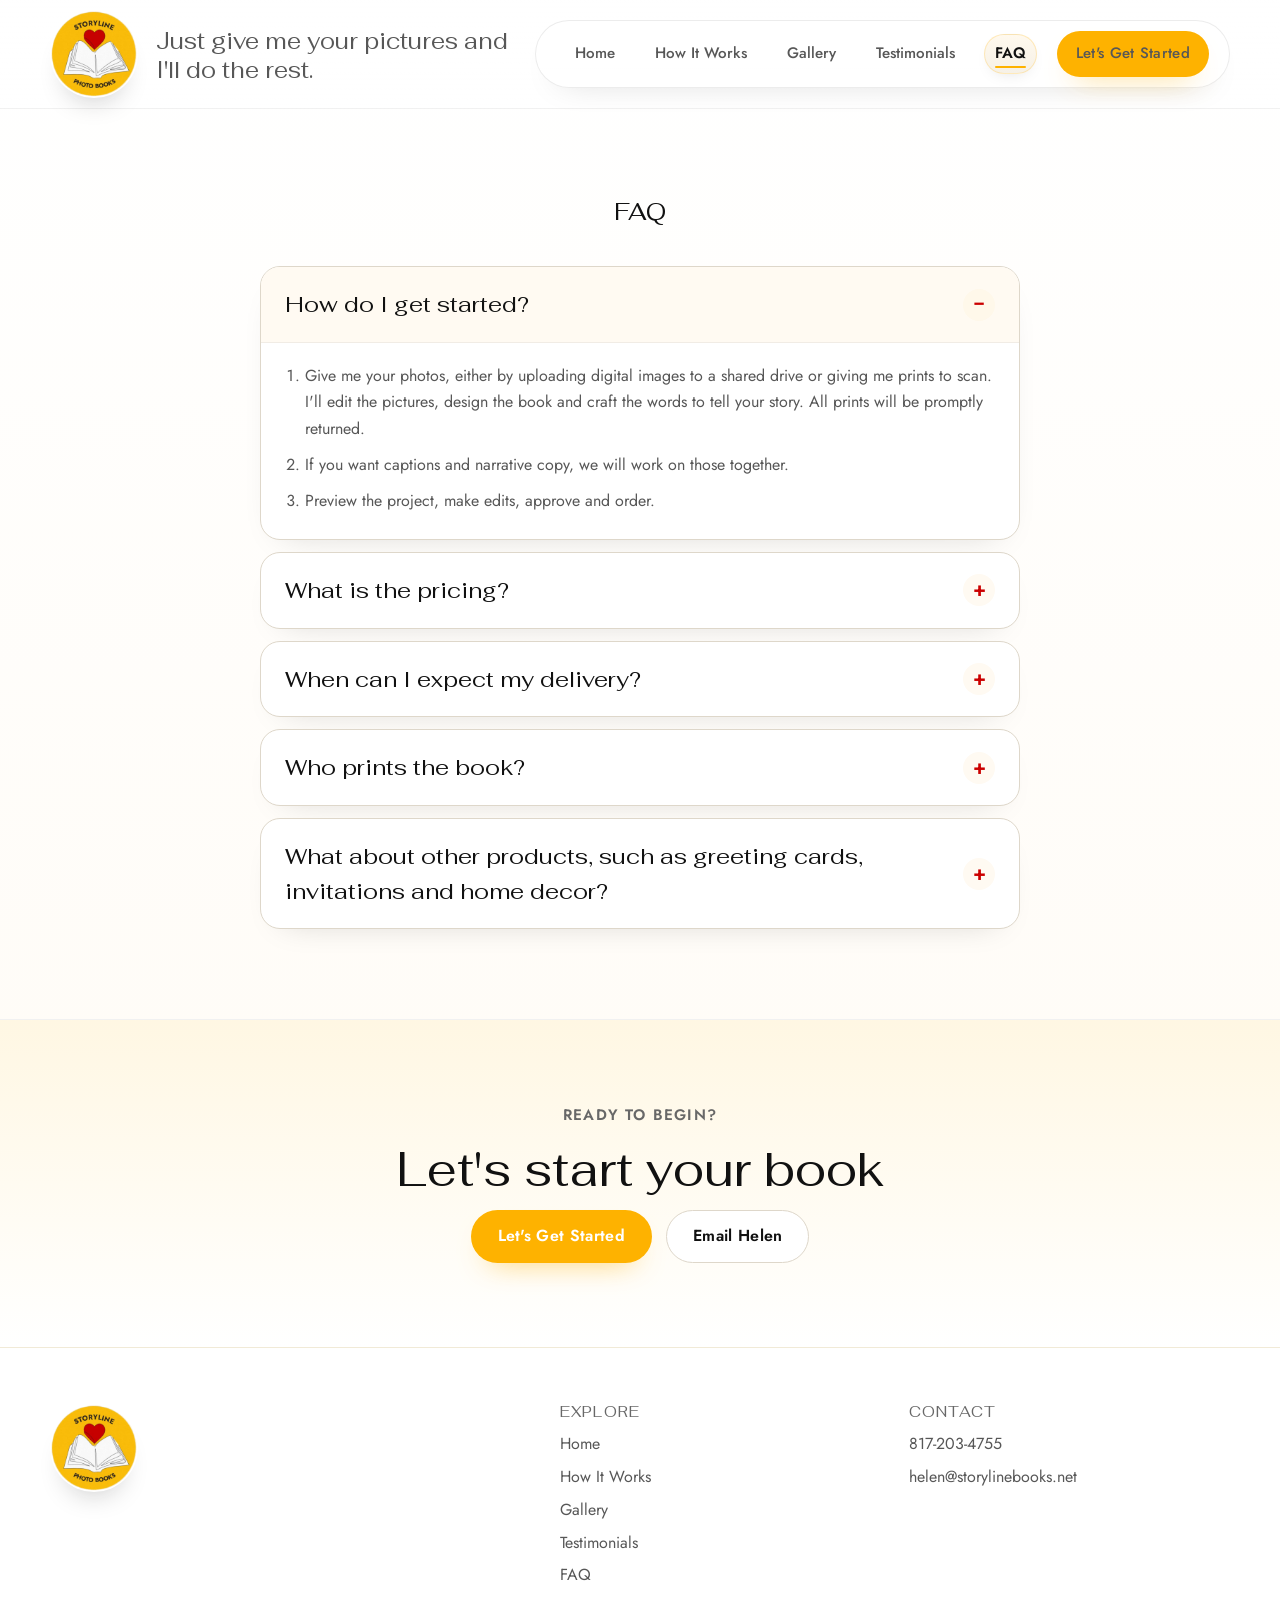
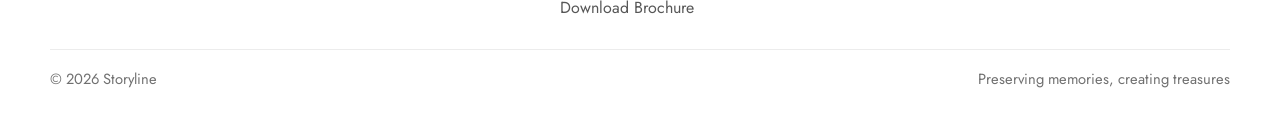
==== faq.html @ 78094f2b "Polish site content, FAQ page, and payment updates. Add accordion FAQ page with nav/footer links, re" ====
<!DOCTYPE html>
<html lang="en">
<head>
<meta charset="UTF-8">
<meta name="viewport" content="width=device-width, initial-scale=1.0">
<title>Storyline Photo Books | FAQ</title>
<meta name="description" content="Frequently asked questions about Storyline photo book design, pricing, delivery, printing, and other services.">
<meta name="theme-color" content="#feb200">
<link rel="icon" href="images/favicon.png" type="image/png">
<link rel="apple-touch-icon" href="images/apple-touch-icon.png">
<link rel="preconnect" href="https://fonts.googleapis.com">
<link rel="preconnect" href="https://fonts.gstatic.com" crossorigin>
<link href="https://fonts.googleapis.com/css2?family=Fahkwang:wght@400;500;700&family=Jost:wght@400;500;600;700&display=swap" rel="stylesheet">
<link rel="stylesheet" href="styles.css">
</head>
<body>
<a class="skip-link" href="#main-content">Skip to content</a>
<div class="page-shell">
  <header class="site-header">
    <div class="wrap site-nav">
      <div class="brand-lockup">
        <a class="brand" href="index.html">
          <img src="images/logo-cutout.png" alt="Storyline logo" width="88" height="88">
        </a>
        <p class="nav-tagline">Just give me your pictures and I'll do the rest.</p>
      </div>
      <button class="nav-toggle" type="button" aria-expanded="false" aria-controls="primary-nav" aria-label="Open menu">
        <span></span><span></span><span></span>
      </button>
      <nav class="nav-links" id="primary-nav" aria-label="Primary">
        <a href="index.html">Home</a>
        <a href="how-it-works.html">How It Works</a>
        <a href="gallery.html">Gallery</a>
        <a href="testimonials.html">Testimonials</a>
        <a class="active" href="faq.html" aria-current="page">FAQ</a>
        <a href="how-it-works.html#start" class="btn">Let's Get Started</a>
      </nav>
    </div>
  </header>

  <main class="page-main" id="main-content">
    <section class="page-pad">
      <div class="wrap section-head reveal">
        <h1>FAQ</h1>
      </div>
      <div class="wrap faq-accordion">
        <details class="faq-details reveal" open>
          <summary>How do I get started?</summary>
          <div class="faq-answer">
            <ol>
              <li>Give me your photos, either by uploading digital images to a shared drive or giving me prints to scan. I'll edit the pictures, design the book and craft the words to tell your story. All prints will be promptly returned.</li>
              <li>If you want captions and narrative copy, we will work on those together.</li>
              <li>Preview the project, make edits, approve and order.</li>
            </ol>
          </div>
        </details>

        <details class="faq-details reveal">
          <summary>What is the pricing?</summary>
          <div class="faq-answer">
            <ul>
              <li>$4.50 per page with 20-page minimum plus tax (Storyline services), plus charges for photo book vendors (see below).</li>
              <li>Payment for printing, tax and shipping for photo book vendor. I use a variety of photo book vendors, including Shutterfly, Mixbook, and Vistaprint. I will research and recommend the best one for your project. Pricing varies according to the client's choice of book size, number of pages and other specs. Any discounts offered by the photo book vendors will be applied.</li>
              <li>Payment due upon placement of order, based on estimated number of pages and other specs. Estimate will be supplied before work on the book begins. Adjustments can be made if the client wants to add more pages.</li>
              <li>ACH, Venmo, cash and Zelle preferred. We also accept Visa and Mastercard.</li>
            </ul>
          </div>
        </details>

        <details class="faq-details reveal">
          <summary>When can I expect my delivery?</summary>
          <div class="faq-answer">
            <p>We will establish deadlines and delivery dates once you have made a payment.</p>
          </div>
        </details>

        <details class="faq-details reveal">
          <summary>Who prints the book?</summary>
          <div class="faq-answer">
            <p>I use a variety of photo book sites, including Shutterfly, Mixbook, and Vistaprint. I will research and recommend the best one for your project.</p>
          </div>
        </details>

        <details class="faq-details reveal">
          <summary>What about other products, such as greeting cards, invitations and home decor?</summary>
          <div class="faq-answer">
            <p>Most sites offer a variety of products, and I can help with those, also. Pricing fluctuates, so I charge $10 for each image + the price for the product, tax and delivery.</p>
            <p>Just tell me your idea, and I'll get to work!</p>
          </div>
        </details>
      </div>
    </section>

    <section class="cta-band">
      <div class="wrap cta-shell reveal">
        <span class="eyebrow">Ready to begin?</span>
        <h2>Let's start your book</h2>
        <div class="btn-row">
          <a class="btn" href="how-it-works.html#start">Let's Get Started</a>
          <a class="btn btn-ghost" href="mailto:helen@storylinebooks.net">Email Helen</a>
        </div>
      </div>
    </section>
  </main>

  <footer class="site-footer">
    <div class="wrap">
      <div class="footer-grid">
        <div>
          <a class="brand" href="index.html">
            <img src="images/logo-cutout.png" alt="Storyline logo" width="88" height="88" loading="lazy">
          </a>
        </div>
        <div>
          <h4>Explore</h4>
          <div class="footer-links">
            <a href="index.html">Home</a>
            <a href="how-it-works.html">How It Works</a>
            <a href="gallery.html">Gallery</a>
            <a href="testimonials.html">Testimonials</a>
            <a href="faq.html">FAQ</a>
            <a href="STORYLINE_Brochure.pdf" download>Download Brochure</a>
          </div>
        </div>
        <div>
          <h4>Contact</h4>
          <div class="footer-links">
            <a href="tel:+18172034755">817-203-4755</a>
            <a href="mailto:helen@storylinebooks.net">helen@storylinebooks.net</a>
          </div>
        </div>
      </div>
      <div class="footer-bottom">
        <span>© 2026 Storyline</span>
        <span>Preserving memories, creating treasures</span>
      </div>
    </div>
  </footer>
</div>
<script src="script.js" defer></script>
</body>
</html>
---- styles.css ----
:root{
  --yellow:#feb200;
  --yellow-deep:#d89400;
  --red:#cb0000;
  --ink:#111111;
  --ink-soft:#575757;
  --warm:#fffaf2;
  --warm-2:#f6f1e7;
  --line:#ded7ca;
  --card:#ffffff;
  --shadow:0 20px 50px -28px rgba(17,17,17,.28);
  --shadow-soft:0 14px 34px -24px rgba(17,17,17,.22);
  --radius-lg:28px;
  --radius-md:20px;
  --radius-sm:14px;
  --wrap:1180px;
}

*{box-sizing:border-box;margin:0;padding:0}
html{scroll-behavior:smooth}
body{
  font-family:"Jost",system-ui,sans-serif;
  color:var(--ink);
  background:linear-gradient(180deg,#fff 0%,var(--warm) 100%);
  line-height:1.55;
  overflow-x:hidden;
}
body.nav-open{overflow:hidden}
img{display:block;max-width:100%;height:auto}
a{color:inherit;text-decoration:none}
button,input,textarea,select{font:inherit}
:focus-visible{
  outline:3px solid var(--yellow);
  outline-offset:3px;
}
.skip-link{
  position:absolute;
  left:16px;
  top:-100px;
  z-index:100;
  padding:12px 18px;
  border-radius:999px;
  background:var(--ink);
  color:#fff;
  font-weight:600;
  transition:top .2s ease;
}
.skip-link:focus{top:16px}

.wrap{width:min(var(--wrap),calc(100% - 40px));margin:0 auto}
.page-shell{min-height:100vh;display:flex;flex-direction:column}
.page-main{flex:1}
.page-pad{padding:90px 0}
.page-pad-tight{padding:68px 0}
.surface{background:var(--warm)}
.surface-soft{background:var(--warm-2)}

.eyebrow{
  display:inline-block;
  font-size:.95rem;
  font-weight:600;
  letter-spacing:.08em;
  text-transform:uppercase;
  color:#686868;
}

h1,h2,h3,h4,.display{
  font-family:"Fahkwang",serif;
  font-weight:400;
  line-height:1.05;
}

p{color:var(--ink-soft)}

.btn-row{display:flex;gap:14px;flex-wrap:wrap}
.btn{
  display:inline-flex;
  align-items:center;
  justify-content:center;
  gap:10px;
  min-height:52px;
  padding:13px 26px;
  border-radius:999px;
  border:1px solid transparent;
  background:var(--yellow);
  color:#fff;
  font-weight:600;
  letter-spacing:.02em;
  box-shadow:0 14px 30px -18px rgba(254,178,0,.8);
  transition:transform .2s ease,background .2s ease,border-color .2s ease;
}
.btn:hover{background:var(--yellow-deep);transform:translateY(-2px)}
.btn-ghost{
  background:#fff;
  border-color:var(--line);
  color:var(--ink);
  box-shadow:none;
}
.btn-ghost:hover{background:var(--warm-2);border-color:var(--yellow);color:var(--ink)}
.btn-text{
  background:transparent;
  color:var(--ink);
  box-shadow:none;
  border-color:transparent;
  padding-inline:0;
  min-height:auto;
}

.site-header{
  position:sticky;
  top:0;
  z-index:50;
  background:linear-gradient(180deg,rgba(255,255,255,.96),rgba(255,255,255,.88));
  backdrop-filter:blur(14px);
  border-bottom:1px solid rgba(17,17,17,.06);
  transition:box-shadow .25s ease;
}
.site-header.is-scrolled{
  box-shadow:0 10px 30px -24px rgba(17,17,17,.28);
}
.site-nav{
  display:flex;
  align-items:center;
  justify-content:space-between;
  min-height:80px;
  gap:20px;
  padding:10px 0;
}
.brand-lockup{
  display:flex;
  align-items:center;
  gap:18px;
  min-width:0;
}
.brand{
  display:flex;
  align-items:center;
  justify-content:center;
  flex:0 0 auto;
}
.nav-tagline{
  font-family:"Fahkwang",serif;
  font-size:clamp(1.05rem,1.8vw,1.45rem);
  line-height:1.25;
  max-width:22ch;
  margin:0;
  padding-top:4px;
}
.brand img{
  width:88px;
  height:88px;
  border-radius:50%;
  object-fit:contain;
  box-shadow:0 18px 30px -20px rgba(17,17,17,.32);
}

.nav-links{
  display:flex;
  align-items:center;
  flex-wrap:nowrap;
  gap:clamp(10px,1.4vw,18px);
  padding:10px 20px 10px 28px;
  border-radius:999px;
  background:rgba(255,255,255,.92);
  border:1px solid rgba(17,17,17,.08);
  box-shadow:var(--shadow-soft);
  flex-shrink:0;
}
.nav-links a{
  color:var(--ink-soft);
  font-weight:500;
  white-space:nowrap;
}
.nav-links a:not(.btn){
  position:relative;
  z-index:0;
  padding:8px 11px;
  border-radius:999px;
  font-size:.95rem;
  transition:color .22s ease;
}
.nav-links a:not(.btn)::before{
  content:"";
  position:absolute;
  inset:0;
  border-radius:inherit;
  background:linear-gradient(180deg,#fff9ee,var(--warm-2));
  border:1px solid rgba(254,178,0,.22);
  box-shadow:0 6px 18px -10px rgba(17,17,17,.18);
  opacity:0;
  transform:scale(.88);
  transition:opacity .22s ease,transform .22s cubic-bezier(.34,1.3,.64,1);
  z-index:-1;
}
.nav-links a:not(.btn)::after{
  content:"";
  position:absolute;
  left:11px;
  right:11px;
  bottom:6px;
  height:2px;
  border-radius:999px;
  background:var(--yellow);
  transform:scaleX(0);
  transition:transform .22s ease;
}
.nav-links a:not(.btn):hover,
.nav-links a:not(.btn):focus-visible,
.nav-links a:not(.btn).active{
  color:var(--ink);
}
.nav-links a:not(.btn):hover::before,
.nav-links a:not(.btn):focus-visible::before,
.nav-links a:not(.btn).active::before{
  opacity:1;
  transform:scale(1);
}
.nav-links a:not(.btn):hover::after,
.nav-links a:not(.btn):focus-visible::after,
.nav-links a:not(.btn).active::after{
  transform:scaleX(1);
}
.nav-links a:not(.btn).active{font-weight:600}
.nav-links .btn{
  margin-left:2px;
  min-height:44px;
  padding:10px 18px;
  font-size:.94rem;
  flex-shrink:0;
}

.nav-toggle{
  display:none;
  flex-direction:column;
  align-items:center;
  justify-content:center;
  gap:5px;
  width:48px;
  height:48px;
  padding:0;
  border:1px solid rgba(17,17,17,.1);
  border-radius:14px;
  background:#fff;
  cursor:pointer;
  box-shadow:var(--shadow-soft);
}
.nav-toggle span{
  display:block;
  width:22px;
  height:2px;
  margin:0;
  border-radius:999px;
  background:var(--ink);
  transition:transform .25s ease,opacity .25s ease;
}
.nav-toggle[aria-expanded="true"] span:nth-child(1){
  transform:translateY(7px) rotate(45deg);
}
.nav-toggle[aria-expanded="true"] span:nth-child(2){opacity:0}
.nav-toggle[aria-expanded="true"] span:nth-child(3){
  transform:translateY(-7px) rotate(-45deg);
}

.reveal{
  opacity:0;
  transform:translateY(18px);
  transition:opacity .6s ease,transform .6s ease;
}
.reveal.is-visible{
  opacity:1;
  transform:none;
}

.hero{
  position:relative;
  padding:0 0 56px;
  overflow:hidden;
}
.hero--wide{
  min-height:clamp(400px,52vh,560px);
  display:flex;
  align-items:center;
}
.hero--wide .hero-media{
  position:absolute;
  inset:0;
  z-index:0;
}
.hero--wide .hero-media img{
  width:100%;
  height:100%;
  object-fit:cover;
  object-position:50% 78%;
}
.hero--wide .hero-scrim{
  position:absolute;
  inset:0;
  z-index:1;
  background:
    linear-gradient(90deg,rgba(255,255,255,.2) 0%,rgba(255,255,255,.08) 40%,transparent 65%),
    linear-gradient(180deg,rgba(255,255,255,.12) 0%,transparent 35%);
}
.hero--wide .hero-inner{
  position:relative;
  z-index:2;
  width:100%;
  padding:clamp(36px,6vw,56px) 0;
}
.hero--wide .hero-panel{
  max-width:min(54%,520px);
}
.hero-stage{
  position:relative;
  display:grid;
  width:100%;
  min-height:460px;
  padding:clamp(28px,4vw,44px);
  border-radius:32px;
  overflow:hidden;
  background:#f3efe7;
  box-shadow:var(--shadow);
}
.hero-media{
  position:absolute;
  inset:0;
}
.hero-media img{
  width:100%;
  height:100%;
  object-fit:cover;
  object-position:62% center;
}
.hero-scrim{
  position:absolute;
  inset:0;
  background:
    linear-gradient(90deg,rgba(255,255,255,.18) 0%,rgba(255,255,255,.06) 38%,transparent 62%);
}
.hero-panel{
  position:relative;
  z-index:1;
  align-self:center;
  display:grid;
  gap:18px;
  width:min(100%,520px);
  max-width:54%;
  padding:clamp(24px,3vw,34px);
  border-radius:24px;
  background:rgba(255,255,255,.28);
  border:1px solid rgba(255,255,255,.42);
  backdrop-filter:blur(10px) saturate(115%);
  -webkit-backdrop-filter:blur(10px) saturate(115%);
  box-shadow:
    inset 0 1px 0 rgba(255,255,255,.55),
    0 20px 44px -24px rgba(17,17,17,.22);
}
.hero-panel .eyebrow{
  color:var(--yellow-deep);
  line-height:1.35;
  text-shadow:0 1px 10px rgba(255,255,255,.85);
}
.hero-panel h1{
  font-size:clamp(2rem,3.8vw,3.2rem);
  letter-spacing:-.01em;
  line-height:1.22;
  color:var(--ink);
  text-wrap:balance;
  text-shadow:
    0 1px 2px rgba(255,255,255,.9),
    0 0 24px rgba(255,250,242,.75);
}
.hero-accent{
  color:var(--red);
  text-shadow:
    0 1px 2px rgba(255,255,255,.95),
    0 0 20px rgba(255,250,242,.8);
}
.hero-lead{
  font-size:1.05rem;
  max-width:38ch;
  line-height:1.65;
  color:#2a2a2a;
  font-weight:500;
  text-shadow:0 1px 12px rgba(255,255,255,.95),0 0 18px rgba(255,250,242,.7);
}
.hero-actions{margin-top:0}
.hero-trust{
  display:flex;
  flex-wrap:wrap;
  align-items:center;
  gap:0;
  list-style:none;
  padding:0;
  margin:6px 0 0;
  font-size:.84rem;
  font-weight:500;
  color:#444;
  letter-spacing:.01em;
}
.hero-trust li{
  display:inline-flex;
  align-items:center;
  white-space:nowrap;
  text-shadow:0 1px 10px rgba(255,255,255,.85);
}
.hero-trust li:not(:last-child)::after{
  content:"·";
  margin:0 10px;
  color:var(--yellow-deep);
  font-weight:700;
  text-shadow:none;
}
.hero-panel .btn-ghost{
  background:rgba(255,255,255,.58);
  border-color:rgba(255,255,255,.65);
  backdrop-filter:blur(6px);
  -webkit-backdrop-filter:blur(6px);
}

@supports not ((backdrop-filter: blur(1px)) or (-webkit-backdrop-filter: blur(1px))){
  .hero-panel{background:rgba(255,250,242,.78)}
  .hero-panel .btn-ghost{background:rgba(255,255,255,.88)}
}

.hero-fallback,.img-fallback{
  display:grid;
  place-items:center;
  width:100%;
  min-height:100%;
  padding:28px;
  text-align:center;
  color:var(--ink-soft);
  background:
    linear-gradient(180deg,rgba(255,255,255,.82),rgba(255,255,255,.82)),
    radial-gradient(circle at top left,#fff4d2,transparent 34%),
    linear-gradient(135deg,#f2efe8,#ffffff 55%,#f3eee3);
}

.section-head{
  display:grid;
  gap:14px;
  max-width:760px;
  margin:0 auto 42px;
  text-align:center;
}
.section-head h2{font-size:clamp(2.3rem,5vw,3.8rem)}
.section-head--title-only{
  margin-bottom:36px;
}
.section-head--title-only h2{
  margin:0;
}
.section-head p{font-size:1.1rem}
.intro-lead{
  font-size:clamp(1.2rem,2.2vw,1.45rem);
  color:var(--ink);
  font-weight:500;
  line-height:1.5;
}

.feature-split{
  display:grid;
  grid-template-columns:1.05fr .95fr;
  gap:34px;
  align-items:center;
}
.feature-copy{
  display:grid;
  gap:18px;
}
.feature-copy h2{font-size:clamp(2.2rem,4vw,3.4rem)}
.feature-copy p{font-size:1.05rem}
.inline-points{
  display:flex;
  flex-wrap:wrap;
  gap:10px 20px;
  padding:0;
  margin:4px 0 2px;
  list-style:none;
  color:var(--ink-soft);
  font-weight:500;
}
.inline-points li{
  position:relative;
  padding-right:20px;
}
.inline-points li:not(:last-child)::after{
  content:"•";
  position:absolute;
  right:0;
  color:var(--yellow-deep);
}
.download-note{
  font-size:1rem;
  color:var(--ink-soft);
}
.download-note a{
  color:var(--red);
  font-weight:600;
  text-decoration:underline;
  text-underline-offset:3px;
}
.download-note a:hover{color:#980000}
.image-card{
  border-radius:28px;
  overflow:hidden;
  background:#f1ede4;
  box-shadow:var(--shadow);
  min-height:360px;
}
.image-card img{width:100%;height:100%;object-fit:cover}

.steps-intro{
  display:flex;
  align-items:center;
  justify-content:center;
  gap:14px;
  margin:0 auto 28px;
  font-family:"Fahkwang",serif;
  color:var(--red);
}
.steps-intro-num{
  font-size:clamp(3rem,6vw,4rem);
  line-height:1;
}
.steps-intro-text{
  display:grid;
  font-size:clamp(1.5rem,3vw,2rem);
  line-height:1.05;
}
.steps-grid{
  display:grid;
  grid-template-columns:repeat(4,1fr);
  gap:20px;
}
.step-card{
  background:var(--card);
  border:1px solid var(--line);
  border-radius:24px;
  overflow:hidden;
  box-shadow:var(--shadow-soft);
  display:grid;
  grid-template-rows:auto 1fr;
  transition:transform .25s ease,box-shadow .25s ease;
}
.step-card:hover{
  transform:translateY(-4px);
  box-shadow:var(--shadow);
}
.step-card-media{
  position:relative;
  aspect-ratio:4 / 3;
  overflow:hidden;
  background:var(--warm-2);
}
.step-card-media img{
  width:100%;
  height:100%;
  object-fit:cover;
  object-position:center;
}
.step-card-media .step-kicker{
  position:absolute;
  top:14px;
  left:14px;
  box-shadow:0 8px 20px -10px rgba(17,17,17,.25);
}
.step-card-body{
  display:grid;
  gap:10px;
  padding:20px 22px 24px;
}
.step-kicker{
  display:inline-flex;
  align-items:center;
  justify-content:center;
  width:42px;
  height:42px;
  border-radius:50%;
  background:rgba(255,255,255,.92);
  color:var(--red);
  border:1px solid rgba(203,0,0,.14);
  font-size:1rem;
  font-weight:600;
  line-height:1;
}
.step-card h3{
  font-family:"Fahkwang",serif;
  font-size:1.45rem;
}

.share-panel{
  margin-top:8px;
}
.prepare-card{
  background:#fff;
  border:1px solid var(--line);
  border-radius:28px;
  box-shadow:var(--shadow-soft);
  padding:clamp(28px,4vw,40px);
  display:grid;
  gap:28px;
}
.prepare-header{
  display:flex;
  align-items:center;
  gap:18px;
  padding-bottom:8px;
  border-bottom:1px solid rgba(17,17,17,.06);
}
.prepare-icon{
  flex:0 0 auto;
  width:56px;
  height:56px;
  display:grid;
  place-items:center;
  border-radius:16px;
  background:linear-gradient(135deg,#fff8ea,#fff);
  border:1px solid rgba(254,178,0,.2);
}
.prepare-icon svg{
  width:36px;
  height:36px;
}
.prepare-title{
  font-family:"Fahkwang",serif;
  font-size:clamp(1.75rem,3vw,2.2rem);
  line-height:1.1;
  margin:0;
}
.prepare-steps{
  list-style:none;
  margin:0;
  padding:0;
  display:grid;
  gap:16px;
}
.prepare-steps > li{
  display:grid;
  grid-template-columns:auto 1fr;
  gap:16px;
  align-items:start;
  padding:18px 20px;
  border-radius:18px;
  background:var(--warm);
  border:1px solid rgba(17,17,17,.04);
}
.prepare-step-num{
  display:grid;
  place-items:center;
  width:36px;
  height:36px;
  border-radius:50%;
  background:#fff;
  border:1px solid rgba(203,0,0,.14);
  color:var(--red);
  font-weight:600;
  font-size:.95rem;
  flex-shrink:0;
}
.prepare-steps p{
  margin:0;
  color:var(--ink-soft);
  line-height:1.6;
  font-size:1rem;
}
.prepare-steps strong{
  color:var(--ink);
  font-weight:600;
}
.prepare-tips{
  list-style:none;
  margin:10px 0 0;
  padding:12px 14px;
  border-radius:12px;
  background:#fff;
  border:1px solid var(--line);
  display:grid;
  gap:6px;
}
.prepare-tips li{
  position:relative;
  padding-left:14px;
  color:var(--ink-soft);
  font-size:.92rem;
  line-height:1.5;
}
.prepare-tips li::before{
  content:"";
  position:absolute;
  left:0;
  top:.55em;
  width:5px;
  height:5px;
  border-radius:50%;
  background:var(--yellow-deep);
}
.prepare-footer{
  display:grid;
  gap:12px;
  padding-top:4px;
}
.prepare-note{
  margin:0;
  padding:16px 18px;
  border-radius:16px;
  background:linear-gradient(180deg,#fff8ea,#fff);
  border:1px solid rgba(254,178,0,.18);
  color:var(--ink-soft);
  font-size:.98rem;
  line-height:1.6;
}
.prepare-contact{
  margin:0;
  font-size:.92rem;
  color:#747474;
}
.prepare-contact a{
  color:var(--red);
  font-weight:600;
  text-decoration:underline;
  text-underline-offset:3px;
}
.prepare-contact a:hover{
  color:#980000;
}

.mosaic-grid{
  display:grid;
  grid-template-columns:repeat(4,1fr);
  gap:18px;
  align-items:stretch;
}
.mosaic-card{
  display:flex;
  flex-direction:column;
  height:100%;
  border-radius:22px;
  overflow:hidden;
  background:var(--card);
  box-shadow:var(--shadow-soft);
  transition:transform .25s ease,box-shadow .25s ease;
}
.mosaic-card:hover{
  transform:translateY(-4px);
  box-shadow:var(--shadow);
}
.mosaic-card img{
  width:100%;
  aspect-ratio:1;
  object-fit:cover;
  flex:0 0 auto;
}
.mosaic-card figcaption{
  flex:1 0 auto;
  display:flex;
  flex-direction:column;
  min-height:8.75rem;
  padding:18px 18px 20px;
  background:var(--card);
}
.mosaic-card.image-only figcaption{
  display:none;
}
.mosaic-card h3{
  font-family:"Fahkwang",serif;
  font-size:1.25rem;
  line-height:1.2;
  min-height:2.4em;
  margin-bottom:8px;
}
.mosaic-card p{
  margin:0;
  font-size:.95rem;
  line-height:1.5;
  color:var(--ink-soft);
}

.testimonials-grid{
  display:grid;
  grid-template-columns:repeat(3,1fr);
  gap:22px;
}
.quote-card{
  padding:32px 28px;
  background:#fff;
  border:1px solid var(--line);
  border-radius:26px;
  box-shadow:var(--shadow-soft);
  display:grid;
  grid-template-columns:1fr;
  grid-template-rows:auto 1fr auto;
  gap:10px;
  align-content:start;
  height:100%;
}
.quote-mark{
  color:var(--red);
  font-family:"Fahkwang",serif;
  font-size:3.5rem;
  line-height:1;
  margin:0;
  height:1em;
}
.quote-card blockquote{
  font-family:"Fahkwang",serif;
  font-size:1.35rem;
  color:var(--ink);
  margin:0;
  line-height:1.45;
}
.quote-card cite{
  margin-top:auto;
  padding-top:6px;
  color:var(--ink-soft);
  font-style:normal;
  font-weight:600;
}

.gallery-books{
  display:grid;
  gap:32px;
}
.gallery-book{
  display:grid;
  gap:16px;
  padding:24px;
  background:#fff;
  border:1px solid var(--line);
  border-radius:28px;
  box-shadow:var(--shadow-soft);
}
.gallery-title{
  font-size:1.7rem;
  text-align:center;
  margin:0;
}
.gallery-spreads{
  display:grid;
  gap:18px;
}
.gallery-frame{
  border-radius:20px;
  overflow:hidden;
  background:#f8f5ee;
  padding:20px;
  display:flex;
  align-items:center;
  justify-content:center;
}
.gallery-frame img{
  width:100%;
  height:auto;
  object-fit:contain;
  max-height:520px;
}
.gallery-frame--spread{
  padding:16px 20px;
}
.gallery-frame--spread img{
  max-height:640px;
}
.gallery-book-media{
  display:grid;
  gap:14px;
}
.gallery-pair{
  display:grid;
  grid-template-columns:1fr 1.2fr;
  gap:16px;
  align-items:center;
}
.gallery-single .image-card{
  min-height:300px;
  padding:18px;
  background:#f8f5ee;
}
.gallery-single .image-card img{
  object-fit:contain;
}
.gallery-pair .image-card{
  min-height:240px;
  padding:18px;
  background:#f8f5ee;
}
.gallery-pair .image-card img{
  object-fit:contain;
}

.cta-band{
  padding:84px 0;
  background:linear-gradient(180deg,#fff7e3,#fff);
  border-top:1px solid rgba(17,17,17,.06);
  border-bottom:1px solid rgba(17,17,17,.06);
}
.cta-shell{
  display:grid;
  gap:16px;
  justify-items:center;
  text-align:center;
}
.cta-shell h2{
  font-size:clamp(1.8rem,4vw,3rem);
  max-width:28ch;
}
.cta-shell p{
  max-width:44ch;
  font-size:1.08rem;
}

.faq-list{
  display:grid;
  gap:20px;
  max-width:760px;
  margin:0 auto;
}
.faq-accordion{
  display:grid;
  gap:12px;
  max-width:760px;
  margin:0 auto;
}
.faq-details{
  background:#fff;
  border:1px solid var(--line);
  border-radius:20px;
  box-shadow:var(--shadow-soft);
  overflow:hidden;
}
.faq-details summary{
  display:flex;
  align-items:center;
  justify-content:space-between;
  gap:16px;
  padding:20px 24px;
  font-family:"Fahkwang",serif;
  font-size:clamp(1.15rem,2.2vw,1.4rem);
  font-weight:400;
  color:var(--ink);
  cursor:pointer;
  list-style:none;
  transition:background .2s ease,color .2s ease;
}
.faq-details summary::-webkit-details-marker{display:none}
.faq-details summary::after{
  content:"+";
  flex:0 0 auto;
  width:32px;
  height:32px;
  display:grid;
  place-items:center;
  border-radius:50%;
  background:var(--warm);
  color:var(--red);
  font-family:"Jost",sans-serif;
  font-size:1.25rem;
  font-weight:600;
  line-height:1;
  transition:transform .25s ease,background .2s ease;
}
.faq-details[open] summary{
  background:var(--warm);
  border-bottom:1px solid rgba(17,17,17,.06);
}
.faq-details[open] summary::after{
  content:"−";
  background:#fff8ea;
  transform:rotate(180deg);
}
.faq-details summary:hover{
  color:var(--red);
}
.faq-answer{
  padding:20px 24px 24px;
  color:var(--ink-soft);
  line-height:1.65;
}
.faq-answer p{
  margin:0 0 12px;
}
.faq-answer p:last-child{
  margin-bottom:0;
}
.faq-answer ol,
.faq-answer ul{
  margin:0;
  padding-left:1.25em;
  display:grid;
  gap:10px;
}
.faq-item{
  padding:26px 28px;
  background:#fff;
  border:1px solid var(--line);
  border-radius:24px;
  box-shadow:var(--shadow-soft);
}
.faq-item h2,
.faq-item h3{
  font-family:"Fahkwang",serif;
  font-size:1.45rem;
  margin-bottom:10px;
  color:var(--ink);
}
.faq-item p{
  margin:0;
  line-height:1.6;
}
.faq-item a{
  color:var(--red);
  font-weight:600;
  text-decoration:underline;
  text-underline-offset:3px;
}
.faq-more{
  text-align:center;
  margin-top:24px;
  font-size:1rem;
}
.faq-more a{
  color:var(--red);
  font-weight:600;
}

.pricing-card{
  background:#fff;
  border:1px solid var(--line);
  border-radius:28px;
  box-shadow:var(--shadow-soft);
  padding:clamp(28px,4vw,40px);
  display:grid;
  gap:28px;
  max-width:820px;
  margin:0 auto;
}
.pricing-header{
  display:grid;
  gap:10px;
  text-align:center;
  padding-bottom:8px;
  border-bottom:1px solid rgba(17,17,17,.06);
}
.pricing-header h2{
  font-family:"Fahkwang",serif;
  font-size:clamp(1.9rem,3.5vw,2.5rem);
  line-height:1.1;
}
.pricing-items{
  display:grid;
  gap:14px;
}
.pricing-item{
  padding:20px 22px;
  border-radius:18px;
  background:var(--warm);
  border:1px solid rgba(17,17,17,.04);
}
.pricing-item h3{
  font-family:"Fahkwang",serif;
  font-size:1.2rem;
  margin-bottom:8px;
  color:var(--ink);
}
.pricing-item p{
  margin:0;
  font-size:1rem;
  line-height:1.65;
  color:var(--ink-soft);
}
.pricing-item-highlight{
  background:linear-gradient(180deg,#fff8ea,#fff);
  border-color:rgba(254,178,0,.2);
}
.pricing-item-highlight h3{
  color:var(--yellow-deep);
}

.detail-grid{
  display:grid;
  grid-template-columns:repeat(2,1fr);
  gap:22px;
}
.detail-card{
  padding:26px;
  background:#fff;
  border:1px solid var(--line);
  border-radius:24px;
  box-shadow:var(--shadow-soft);
}
.detail-card h3{
  font-size:1.55rem;
  margin-bottom:10px;
}
.detail-card ul,.detail-card ol{
  margin-left:20px;
  color:var(--ink-soft);
  display:grid;
  gap:8px;
}

.site-footer{
  padding:56px 0 32px;
  background:#fff;
}
.footer-grid{
  display:grid;
  grid-template-columns:1.2fr .8fr .8fr;
  gap:28px;
}
.site-footer .brand{
  justify-content:flex-start;
}
.footer-grid h4{
  font-size:.95rem;
  color:#686868;
  text-transform:uppercase;
  letter-spacing:.08em;
  margin-bottom:12px;
}
.footer-grid p,.footer-grid a{
  color:var(--ink-soft);
}
.footer-grid a:hover{color:var(--ink)}
.footer-links{
  display:grid;
  gap:8px;
}
.footer-bottom{
  margin-top:28px;
  padding-top:18px;
  border-top:1px solid rgba(17,17,17,.08);
  display:flex;
  justify-content:space-between;
  gap:14px;
  flex-wrap:wrap;
  color:#707070;
  font-size:.92rem;
}

.upload-hint{
  margin-top:14px;
  font-size:.88rem;
  color:#7b7b7b;
}

@media (max-width:1140px) and (min-width:901px){
  .nav-tagline{display:none}
  .site-nav{gap:16px}
}

@media (max-width:1080px){
  .feature-split,
  .share-panel,
  .detail-grid{
    grid-template-columns:1fr;
  }
  .steps-grid,
  .mosaic-grid,
  .testimonials-grid{
    grid-template-columns:repeat(2,1fr);
  }
  .footer-grid{
    grid-template-columns:1fr 1fr;
  }
}

@media (max-width:960px){
  .hero--wide{
    min-height:clamp(480px,70vh,620px);
  }
  .hero--wide .hero-scrim{
    background:
      linear-gradient(180deg,rgba(255,255,255,.08) 0%,rgba(255,255,255,.45) 50%,rgba(255,250,242,.88) 100%);
  }
  .hero--wide .hero-media img{object-position:center 72%}
  .hero--wide .hero-panel{
    max-width:100%;
    width:100%;
    background:rgba(255,250,242,.9);
    border-radius:20px;
  }
  .hero-lead{max-width:none}
  .hero-trust{justify-content:flex-start}
}

@media (max-width:900px){
  .site-nav{
    flex-wrap:wrap;
    align-items:center;
    min-height:auto;
    padding:14px 0;
  }
  .brand-lockup{
    flex:1;
    min-width:0;
  }
  .nav-toggle{display:inline-flex;flex-direction:column}
  .nav-links{
    display:none;
    flex-direction:column;
    align-items:stretch;
    width:100%;
    padding:20px 22px 20px 26px;
    border-radius:24px;
    gap:6px;
  }
  .nav-links.is-open{display:flex}
  .nav-links a:not(.btn){
    padding:12px 14px;
    transition:color .22s ease,background .22s ease;
  }
  .nav-links a:not(.btn)::before,
  .nav-links a:not(.btn)::after{
    display:none;
  }
  .nav-links a{
    border-radius:12px;
  }
  .nav-links a:not(.btn):hover,
  .nav-links a:not(.btn):focus-visible,
  .nav-links a:not(.btn).active{
    background:var(--warm-2);
  }
  .nav-links .btn{
    width:100%;
    margin-top:6px;
    margin-left:0;
  }
}

@media (max-width:760px){
  .brand-lockup{
    flex-direction:row;
    gap:12px;
  }
  .nav-tagline{
    font-size:0.95rem;
    max-width:18ch;
    line-height:1.3;
  }
  .brand img{
    width:72px;
    height:72px;
  }
  .hero--wide .hero-inner{
    padding:24px 0;
  }
  .hero--wide .hero-panel h1{
    font-size:clamp(1.85rem,8vw,2.5rem);
    line-height:1.25;
  }
  .steps-grid,
  .mosaic-grid,
  .testimonials-grid,
  .footer-grid,
  .gallery-pair{
    grid-template-columns:1fr;
  }
  .mosaic-card figcaption{
    min-height:7.5rem;
  }
  .mosaic-card h3{
    min-height:auto;
  }
  .site-footer .brand{
    justify-content:center;
  }
  .page-pad{padding:72px 0}
}

@media (prefers-reduced-motion:reduce){
  html{scroll-behavior:auto}
  *,*::before,*::after{
    animation-duration:.01ms !important;
    animation-iteration-count:1 !important;
    transition-duration:.01ms !important;
  }
  .reveal{
    opacity:1;
    transform:none;
  }
  .step-card:hover{transform:none}
}
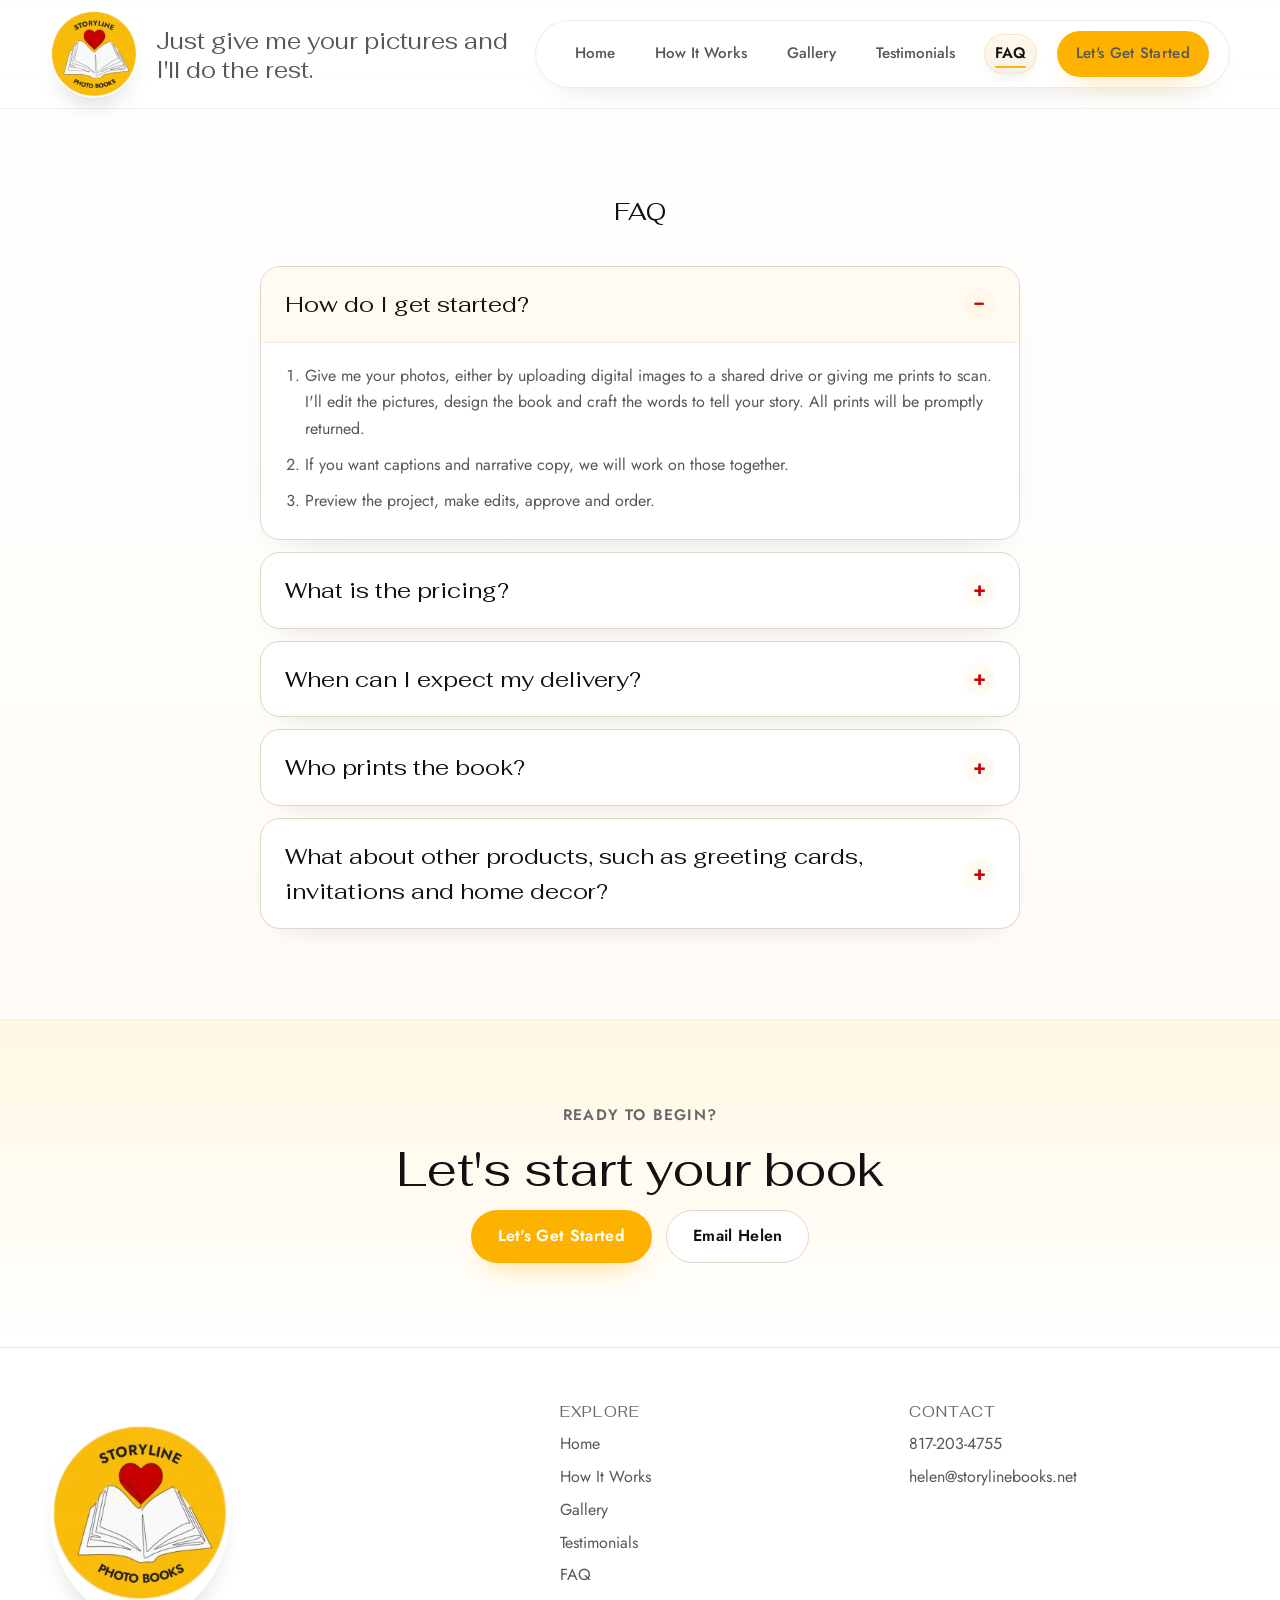
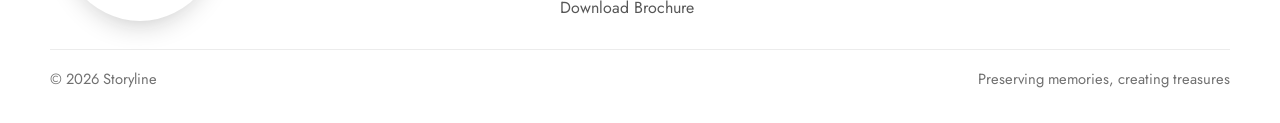
==== commit c39a4311: "Add memorial image, wedding crop tweak, and pulsing CTA buttons. Replace the memorials mosaic photo," ====
--- a/faq.html
+++ b/faq.html
@@ -33,7 +33,7 @@
         <a href="gallery.html">Gallery</a>
         <a href="testimonials.html">Testimonials</a>
         <a class="active" href="faq.html" aria-current="page">FAQ</a>
-        <a href="how-it-works.html#start" class="btn">Let's Get Started</a>
+        <a href="how-it-works.html#start" class="btn btn-pulse">Let's Get Started</a>
       </nav>
     </div>
   </header>
@@ -96,7 +96,7 @@
         <span class="eyebrow">Ready to begin?</span>
         <h2>Let's start your book</h2>
         <div class="btn-row">
-          <a class="btn" href="how-it-works.html#start">Let's Get Started</a>
+          <a class="btn btn-pulse" href="how-it-works.html#start">Let's Get Started</a>
           <a class="btn btn-ghost" href="mailto:helen@storylinebooks.net">Email Helen</a>
         </div>
       </div>
--- a/styles.css
+++ b/styles.css
@@ -87,7 +87,37 @@
   font-weight:600;
   letter-spacing:.02em;
   box-shadow:0 14px 30px -18px rgba(254,178,0,.8);
-  transition:transform .2s ease,background .2s ease,border-color .2s ease;
+  transition:transform .2s ease,background .2s ease,border-color .2s ease,box-shadow .2s ease;
+}
+.btn-pulse:not(.btn-ghost){
+  animation:btn-pulse 2.8s ease-in-out infinite;
+}
+.btn-pulse.btn-ghost{
+  animation:btn-pulse-ghost 2.8s ease-in-out infinite;
+}
+.btn-pulse:hover,
+.btn-pulse:focus-visible{
+  animation:none;
+}
+@keyframes btn-pulse{
+  0%,100%{
+    box-shadow:0 14px 30px -18px rgba(254,178,0,.8);
+    transform:scale(1);
+  }
+  50%{
+    box-shadow:0 18px 36px -14px rgba(254,178,0,.92), 0 0 0 5px rgba(254,178,0,.14);
+    transform:scale(1.015);
+  }
+}
+@keyframes btn-pulse-ghost{
+  0%,100%{
+    box-shadow:none;
+    border-color:var(--line);
+  }
+  50%{
+    box-shadow:0 0 0 4px rgba(254,178,0,.12);
+    border-color:rgba(254,178,0,.55);
+  }
 }
 .btn:hover{background:var(--yellow-deep);transform:translateY(-2px)}
 .btn-ghost{
@@ -273,41 +303,7 @@
 
 .hero{
   position:relative;
-  padding:0 0 56px;
-  overflow:hidden;
-}
-.hero--wide{
-  min-height:clamp(400px,52vh,560px);
-  display:flex;
-  align-items:center;
-}
-.hero--wide .hero-media{
-  position:absolute;
-  inset:0;
-  z-index:0;
-}
-.hero--wide .hero-media img{
-  width:100%;
-  height:100%;
-  object-fit:cover;
-  object-position:50% 78%;
-}
-.hero--wide .hero-scrim{
-  position:absolute;
-  inset:0;
-  z-index:1;
-  background:
-    linear-gradient(90deg,rgba(255,255,255,.2) 0%,rgba(255,255,255,.08) 40%,transparent 65%),
-    linear-gradient(180deg,rgba(255,255,255,.12) 0%,transparent 35%);
-}
-.hero--wide .hero-inner{
-  position:relative;
-  z-index:2;
-  width:100%;
-  padding:clamp(36px,6vw,56px) 0;
-}
-.hero--wide .hero-panel{
-  max-width:min(54%,520px);
+  padding:28px 0 64px;
 }
 .hero-stage{
   position:relative;
@@ -328,13 +324,13 @@
   width:100%;
   height:100%;
   object-fit:cover;
-  object-position:62% center;
+  object-position:58% 32%;
 }
 .hero-scrim{
   position:absolute;
   inset:0;
   background:
-    linear-gradient(90deg,rgba(255,255,255,.18) 0%,rgba(255,255,255,.06) 38%,transparent 62%);
+    linear-gradient(90deg,rgba(255,255,255,.2) 0%,rgba(255,255,255,.08) 42%,transparent 68%);
 }
 .hero-panel{
   position:relative;
@@ -1106,9 +1102,21 @@
   display:grid;
   grid-template-columns:1.2fr .8fr .8fr;
   gap:28px;
+  align-items:stretch;
+}
+.footer-grid > div:first-child{
+  display:flex;
 }
 .site-footer .brand{
+  flex:1;
   justify-content:flex-start;
+  align-items:stretch;
+}
+.site-footer .brand img{
+  width:auto;
+  height:100%;
+  max-width:min(100%,180px);
+  object-fit:contain;
 }
 .footer-grid h4{
   font-size:.95rem;
@@ -1165,17 +1173,20 @@
 }
 
 @media (max-width:960px){
-  .hero--wide{
-    min-height:clamp(480px,70vh,620px);
-  }
-  .hero--wide .hero-scrim{
+  .hero-stage{
+    min-height:440px;
+    padding:clamp(20px,4vw,28px);
+    align-content:end;
+  }
+  .hero-scrim{
     background:
       linear-gradient(180deg,rgba(255,255,255,.08) 0%,rgba(255,255,255,.45) 50%,rgba(255,250,242,.88) 100%);
   }
-  .hero--wide .hero-media img{object-position:center 72%}
-  .hero--wide .hero-panel{
+  .hero-media img{object-position:center 38%}
+  .hero-panel{
     max-width:100%;
     width:100%;
+    align-self:end;
     background:rgba(255,250,242,.9);
     border-radius:20px;
   }
@@ -1242,10 +1253,11 @@
     width:72px;
     height:72px;
   }
-  .hero--wide .hero-inner{
-    padding:24px 0;
-  }
-  .hero--wide .hero-panel h1{
+  .hero-stage{
+    min-height:auto;
+    padding:16px;
+  }
+  .hero-panel h1{
     font-size:clamp(1.85rem,8vw,2.5rem);
     line-height:1.25;
   }
@@ -1263,7 +1275,14 @@
     min-height:auto;
   }
   .site-footer .brand{
+    flex:none;
     justify-content:center;
+    align-items:center;
+  }
+  .site-footer .brand img{
+    width:88px;
+    height:88px;
+    max-width:none;
   }
   .page-pad{padding:72px 0}
 }
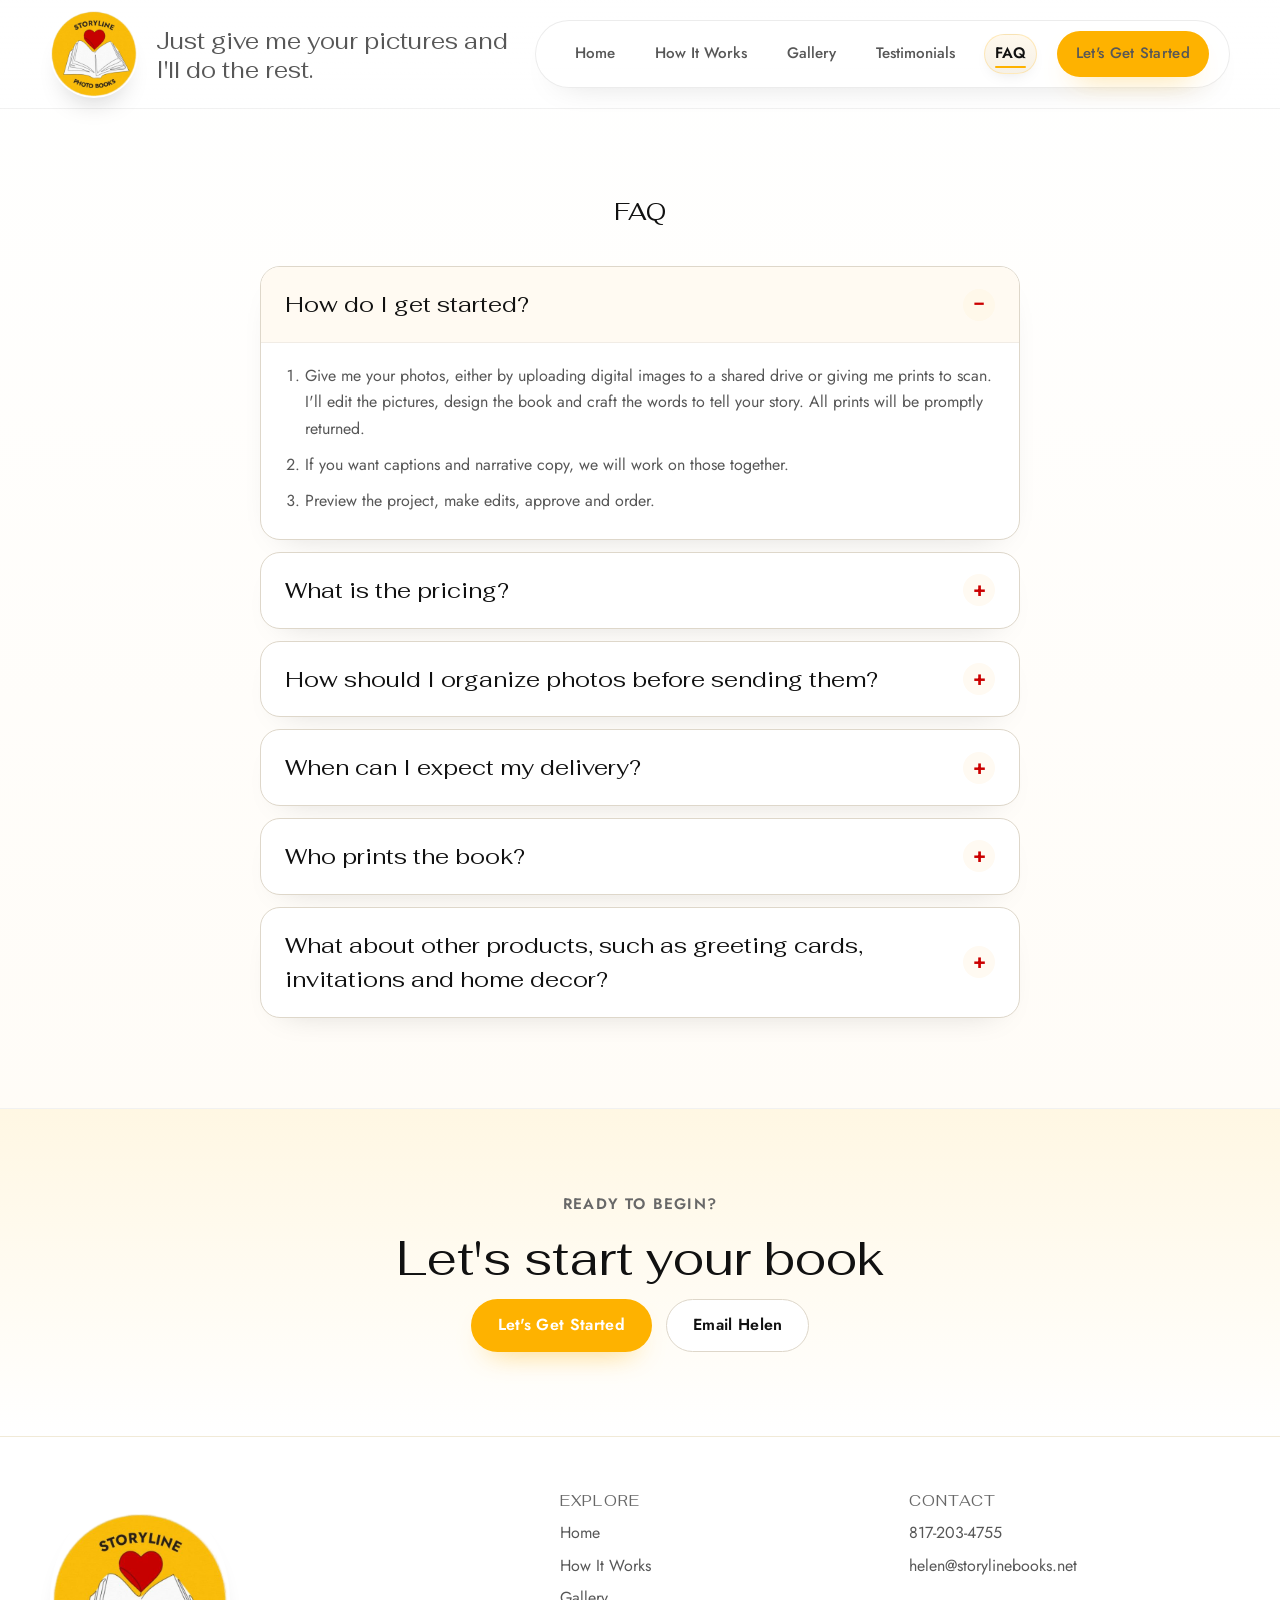
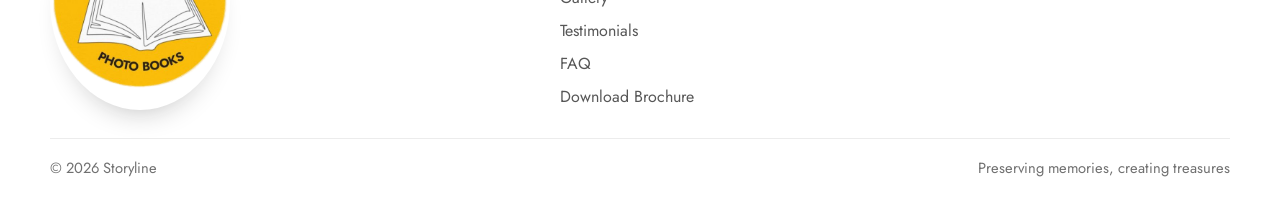
==== commit 469e25d1: "Add scanning and sorting services with pricing to How It Works. Document scan rates, package inclusi" ====
--- a/faq.html
+++ b/faq.html
@@ -43,7 +43,7 @@
       <div class="wrap section-head reveal">
         <h1>FAQ</h1>
       </div>
-      <div class="wrap faq-accordion">
+      <div class="wrap faq-accordion reveal-stagger">
         <details class="faq-details reveal" open>
           <summary>How do I get started?</summary>
           <div class="faq-answer">
@@ -64,6 +64,13 @@
               <li>Payment due upon placement of order, based on estimated number of pages and other specs. Estimate will be supplied before work on the book begins. Adjustments can be made if the client wants to add more pages.</li>
               <li>ACH, Venmo, cash and Zelle preferred. We also accept Visa and Mastercard.</li>
             </ul>
+          </div>
+        </details>
+
+        <details class="faq-details reveal">
+          <summary>How should I organize photos before sending them?</summary>
+          <div class="faq-answer">
+            <p>Please bring or ship photos roughly organized (by year, event, or family member) when possible. If photos arrive unsorted, a sorting and curation fee of $45/hour applies so I can group them into chapters and a clear storyline.</p>
           </div>
         </details>
 
@@ -92,7 +99,7 @@
     </section>
 
     <section class="cta-band">
-      <div class="wrap cta-shell reveal">
+      <div class="wrap cta-shell reveal reveal-cta">
         <span class="eyebrow">Ready to begin?</span>
         <h2>Let's start your book</h2>
         <div class="btn-row">
--- a/styles.css
+++ b/styles.css
@@ -14,6 +14,10 @@
   --radius-md:20px;
   --radius-sm:14px;
   --wrap:1180px;
+  --motion-duration:.55s;
+  --motion-ease:cubic-bezier(.22,1,.36,1);
+  --motion-rise:14px;
+  --motion-stagger:55ms;
 }
 
 *{box-sizing:border-box;margin:0;padding:0}
@@ -293,12 +297,49 @@
 
 .reveal{
   opacity:0;
-  transform:translateY(18px);
-  transition:opacity .6s ease,transform .6s ease;
-}
-.reveal.is-visible{
+  transform:translateY(var(--motion-rise));
+  transition:opacity var(--motion-duration) var(--motion-ease),transform var(--motion-duration) var(--motion-ease);
+}
+.reveal.is-visible,
+.reveal-stagger.is-visible > .reveal{
   opacity:1;
   transform:none;
+}
+.reveal-photo.reveal{
+  transform:translateY(var(--motion-rise)) scale(.992);
+}
+.reveal-stagger.is-visible > .reveal:nth-child(1){transition-delay:calc(var(--motion-stagger) * 0)}
+.reveal-stagger.is-visible > .reveal:nth-child(2){transition-delay:calc(var(--motion-stagger) * 1)}
+.reveal-stagger.is-visible > .reveal:nth-child(3){transition-delay:calc(var(--motion-stagger) * 2)}
+.reveal-stagger.is-visible > .reveal:nth-child(4){transition-delay:calc(var(--motion-stagger) * 3)}
+.reveal-stagger.is-visible > .reveal:nth-child(5){transition-delay:calc(var(--motion-stagger) * 4)}
+.reveal-stagger.is-visible > .reveal:nth-child(6){transition-delay:calc(var(--motion-stagger) * 5)}
+.reveal-stagger.is-visible > .reveal:nth-child(7){transition-delay:calc(var(--motion-stagger) * 6)}
+.reveal-stagger.is-visible > .reveal:nth-child(8){transition-delay:calc(var(--motion-stagger) * 7)}
+.reveal-stagger.is-visible > .reveal:nth-child(9){transition-delay:calc(var(--motion-stagger) * 8)}
+.reveal-stagger.is-visible > .reveal:nth-child(10){transition-delay:calc(var(--motion-stagger) * 9)}
+.reveal-stagger.is-visible > .reveal:nth-child(11){transition-delay:calc(var(--motion-stagger) * 10)}
+.reveal-stagger.is-visible > .reveal:nth-child(12){transition-delay:calc(var(--motion-stagger) * 11)}
+.reveal-cta.is-visible > *:not(.btn-row){
+  animation:reveal-rise .5s var(--motion-ease) backwards;
+}
+.reveal-cta.is-visible > *:nth-child(1):not(.btn-row){animation-delay:calc(var(--motion-stagger) * 0)}
+.reveal-cta.is-visible > *:nth-child(2):not(.btn-row){animation-delay:calc(var(--motion-stagger) * 1)}
+.reveal-cta.is-visible > *:nth-child(3):not(.btn-row){animation-delay:calc(var(--motion-stagger) * 2)}
+.reveal-cta.is-visible .btn-row > a{
+  animation:reveal-rise .45s var(--motion-ease) backwards;
+}
+.reveal-cta.is-visible .btn-row > a:nth-child(1){animation-delay:calc(var(--motion-stagger) * 3)}
+.reveal-cta.is-visible .btn-row > a:nth-child(2){animation-delay:calc(var(--motion-stagger) * 4)}
+@keyframes reveal-rise{
+  from{
+    opacity:0;
+    transform:translateY(10px);
+  }
+  to{
+    opacity:1;
+    transform:none;
+  }
 }
 
 .hero{
@@ -325,6 +366,13 @@
   height:100%;
   object-fit:cover;
   object-position:58% 32%;
+  opacity:0;
+  transform:scale(1.025);
+  transition:opacity .85s ease,transform .85s ease;
+}
+.page-shell.is-ready .hero-media img{
+  opacity:1;
+  transform:scale(1);
 }
 .hero-scrim{
   position:absolute;
@@ -350,6 +398,20 @@
     inset 0 1px 0 rgba(255,255,255,.55),
     0 20px 44px -24px rgba(17,17,17,.22);
 }
+.hero-panel > *{
+  opacity:0;
+  transform:translateY(12px);
+  transition:opacity .5s var(--motion-ease),transform .5s var(--motion-ease);
+}
+.page-shell.is-ready .hero-panel > *{
+  opacity:1;
+  transform:none;
+}
+.page-shell.is-ready .hero-panel > *:nth-child(1){transition-delay:.16s}
+.page-shell.is-ready .hero-panel > *:nth-child(2){transition-delay:.24s}
+.page-shell.is-ready .hero-panel > *:nth-child(3){transition-delay:.32s}
+.page-shell.is-ready .hero-panel > *:nth-child(4){transition-delay:.4s}
+.page-shell.is-ready .hero-panel > *:nth-child(5){transition-delay:.48s}
 .hero-panel .eyebrow{
   color:var(--yellow-deep);
   line-height:1.35;
@@ -1070,6 +1132,21 @@
 .pricing-item-highlight h3{
   color:var(--yellow-deep);
 }
+.pricing-card--wide{
+  max-width:var(--wrap);
+}
+.scan-services{
+  grid-template-columns:repeat(2,1fr);
+}
+.pricing-rate{
+  margin:10px 0 0;
+  font-weight:600;
+  color:var(--ink);
+  font-size:.95rem;
+}
+.pricing-card .prepare-note{
+  margin-top:4px;
+}
 
 .detail-grid{
   display:grid;
@@ -1265,7 +1342,8 @@
   .mosaic-grid,
   .testimonials-grid,
   .footer-grid,
-  .gallery-pair{
+  .gallery-pair,
+  .scan-services{
     grid-template-columns:1fr;
   }
   .mosaic-card figcaption{
@@ -1294,9 +1372,15 @@
     animation-iteration-count:1 !important;
     transition-duration:.01ms !important;
   }
-  .reveal{
+  .reveal,
+  .reveal-stagger > .reveal{
     opacity:1;
     transform:none;
   }
+  .hero-media img,
+  .hero-panel > *{
+    opacity:1;
+    transform:none;
+  }
   .step-card:hover{transform:none}
 }
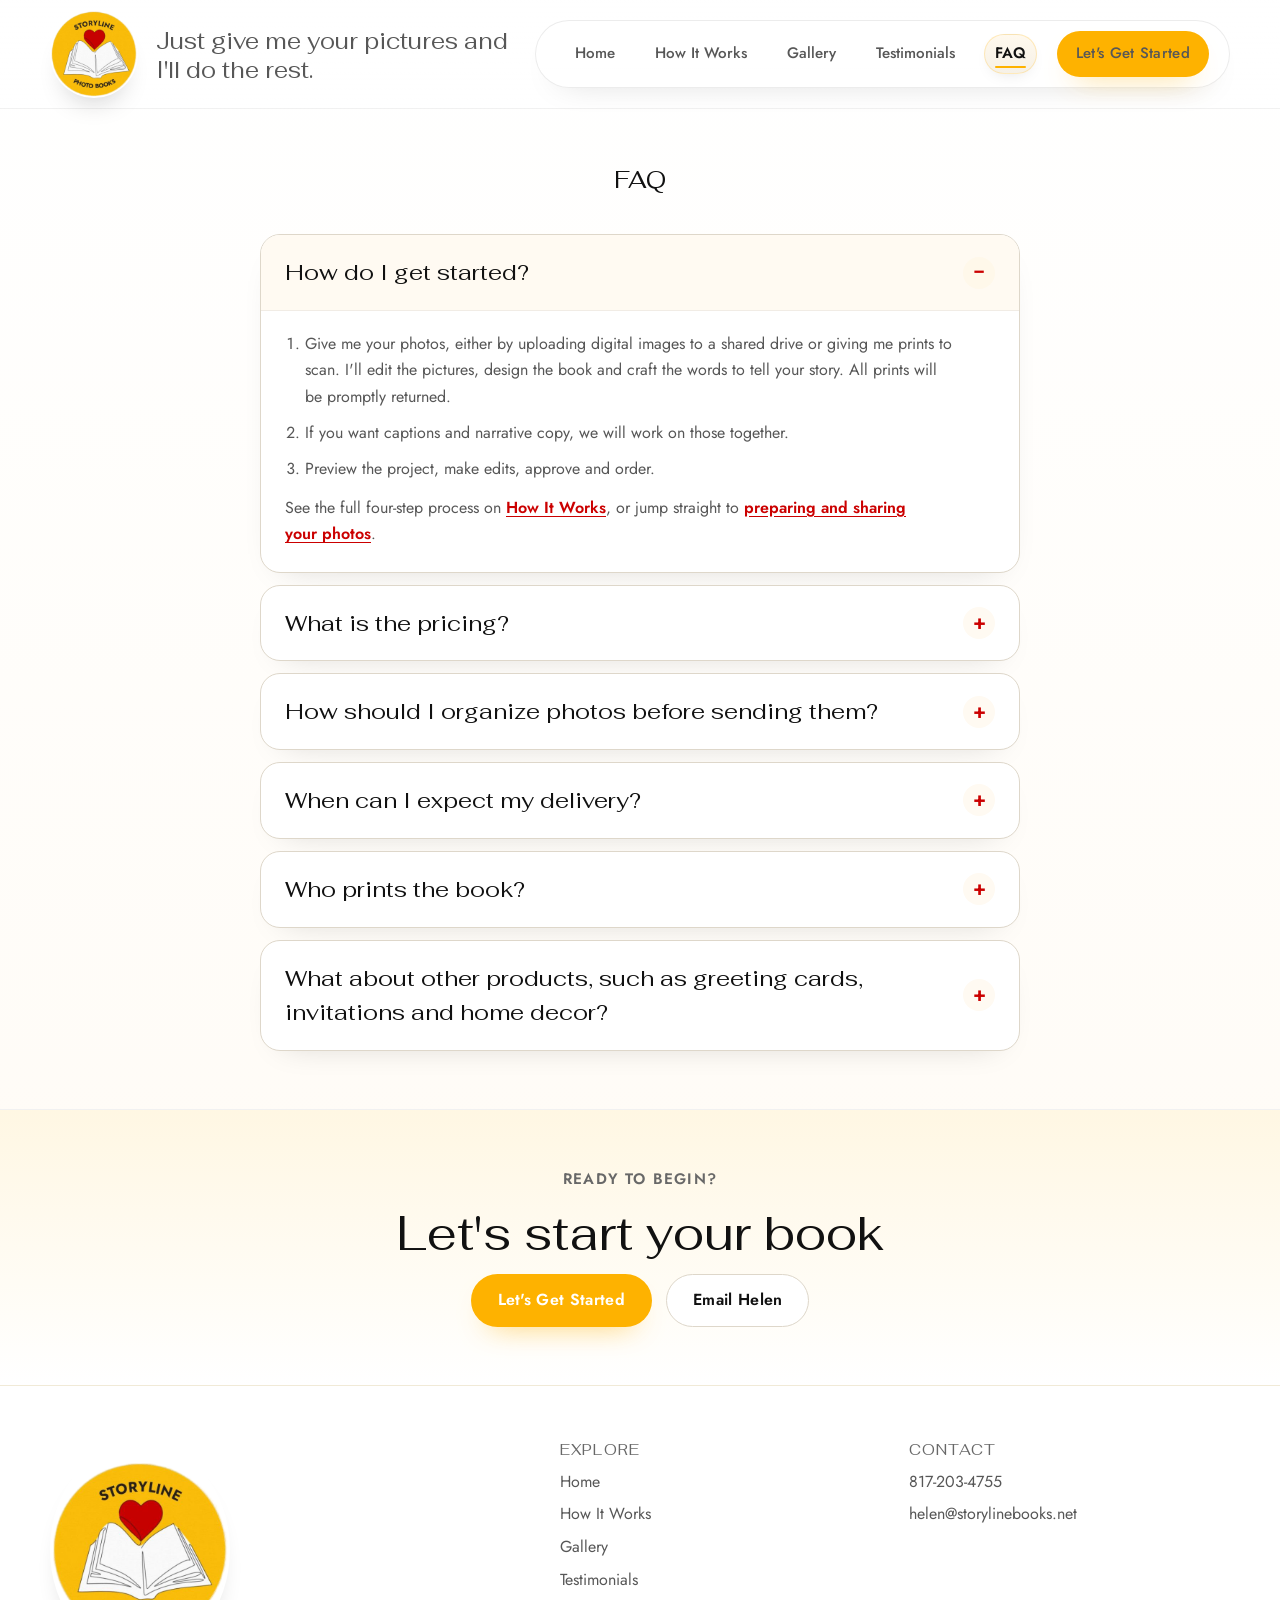
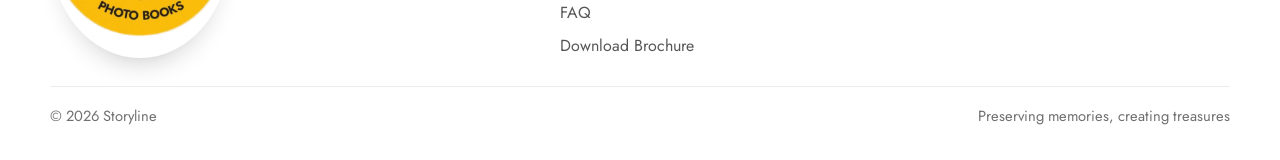
==== commit 017e2b1f: "Refine content, layout, and FAQ interactions. - Match FAQ pricing to How It Works and add deep-links" ====
--- a/faq.html
+++ b/faq.html
@@ -52,6 +52,7 @@
               <li>If you want captions and narrative copy, we will work on those together.</li>
               <li>Preview the project, make edits, approve and order.</li>
             </ol>
+            <p>See the full four-step process on <a href="how-it-works.html">How It Works</a>, or jump straight to <a href="how-it-works.html#start">preparing and sharing your photos</a>.</p>
           </div>
         </details>
 
@@ -59,9 +60,11 @@
           <summary>What is the pricing?</summary>
           <div class="faq-answer">
             <ul>
-              <li>$4.50 per page with 20-page minimum plus tax (Storyline services), plus charges for photo book vendors (see below).</li>
-              <li>Payment for printing, tax and shipping for photo book vendor. I use a variety of photo book vendors, including Shutterfly, Mixbook, and Vistaprint. I will research and recommend the best one for your project. Pricing varies according to the client's choice of book size, number of pages and other specs. Any discounts offered by the photo book vendors will be applied.</li>
-              <li>Payment due upon placement of order, based on estimated number of pages and other specs. Estimate will be supplied before work on the book begins. Adjustments can be made if the client wants to add more pages.</li>
+              <li>$4.50 per page with a 20-page minimum, plus tax (Storyline design services), plus charges for photo book vendors (see below). <a href="how-it-works.html#pricing">See full pricing on How It Works</a>.</li>
+              <li>The Base Storyline Book Package includes custom layout and design plus scanning of up to 40 photos at 600 DPI. Minimum scanning fee: $30 per project to cover setup and digital organization.</li>
+              <li>Additional physical photos are billed at $0.40 per photo (standard 600 DPI) or $2.50 per photo (premium flatbed). Album handling and sorting &amp; curation are $45 per hour. <a href="how-it-works.html#scanning">See scanning &amp; sorting rates</a>.</li>
+              <li>Printing, tax and shipping are paid to the photo book vendor (Shutterfly, Mixbook, Vistaprint, etc.). Storyline researches and recommends the best vendor for your project, and any vendor discounts are applied. <a href="how-it-works.html#pricing">More on vendor costs</a>.</li>
+              <li>Payment is due upon placement of order, based on the estimated number of pages and book specs. An estimate is supplied before work begins, and adjustments can be made if more pages are added.</li>
               <li>ACH, Venmo, cash and Zelle preferred. We also accept Visa and Mastercard.</li>
             </ul>
           </div>
@@ -70,7 +73,7 @@
         <details class="faq-details reveal">
           <summary>How should I organize photos before sending them?</summary>
           <div class="faq-answer">
-            <p>Please bring or ship photos roughly organized (by year, event, or family member) when possible. If photos arrive unsorted, a sorting and curation fee of $45/hour applies so I can group them into chapters and a clear storyline.</p>
+            <p>Please bring or ship photos roughly organized (by year, event, or family member) when possible. If photos arrive unsorted, a sorting and curation fee of $45/hour applies so I can group them into chapters and a clear storyline. See <a href="how-it-works.html#scanning">scanning &amp; sorting details</a> or how to <a href="how-it-works.html#start">prepare your photos</a>.</p>
           </div>
         </details>
 
@@ -84,7 +87,7 @@
         <details class="faq-details reveal">
           <summary>Who prints the book?</summary>
           <div class="faq-answer">
-            <p>I use a variety of photo book sites, including Shutterfly, Mixbook, and Vistaprint. I will research and recommend the best one for your project.</p>
+            <p>I use a variety of photo book sites, including Shutterfly, Mixbook, and Vistaprint. I will research and recommend the best one for your project. See <a href="how-it-works.html#pricing">printing &amp; vendor costs</a> for details.</p>
           </div>
         </details>
 
--- a/styles.css
+++ b/styles.css
@@ -54,8 +54,10 @@
 .wrap{width:min(var(--wrap),calc(100% - 40px));margin:0 auto}
 .page-shell{min-height:100vh;display:flex;flex-direction:column}
 .page-main{flex:1}
-.page-pad{padding:90px 0}
-.page-pad-tight{padding:68px 0}
+.page-pad{padding:58px 0}
+.page-pad-tight{padding:44px 0}
+.page-pad--flush-bottom{padding-bottom:22px}
+.page-pad--flush-top{padding-top:22px}
 .surface{background:var(--warm)}
 .surface-soft{background:var(--warm-2)}
 
@@ -72,9 +74,27 @@
   font-family:"Fahkwang",serif;
   font-weight:400;
   line-height:1.05;
+  text-wrap:balance;
 }
 
 p{color:var(--ink-soft)}
+.page-main p,
+.page-main li,
+.page-main blockquote,
+.page-main cite,
+.page-main summary,
+.nav-tagline,
+.intro-lead,
+.hero-lead,
+.prepare-note,
+.prepare-contact,
+.download-note,
+.pricing-rate,
+.faq-answer,
+.eyebrow,
+.footer-bottom span{
+  text-wrap:pretty;
+}
 
 .btn-row{display:flex;gap:14px;flex-wrap:wrap}
 .btn{
@@ -847,10 +867,17 @@
   box-shadow:var(--shadow-soft);
   display:grid;
   grid-template-columns:1fr;
-  grid-template-rows:auto 1fr auto;
+  grid-template-rows:auto auto 1fr auto;
   gap:10px;
   align-content:start;
   height:100%;
+}
+.quote-headline{
+  font-family:"Fahkwang",serif;
+  font-size:1.4rem;
+  line-height:1.2;
+  color:var(--red);
+  margin:0;
 }
 .quote-mark{
   color:var(--red);
@@ -866,6 +893,13 @@
   color:var(--ink);
   margin:0;
   line-height:1.45;
+}
+.quote-card blockquote p{
+  margin:0;
+  color:inherit;
+}
+.quote-card blockquote p + p{
+  margin-top:14px;
 }
 .quote-card cite{
   margin-top:auto;
@@ -946,7 +980,7 @@
 }
 
 .cta-band{
-  padding:84px 0;
+  padding:58px 0;
   background:linear-gradient(180deg,#fff7e3,#fff);
   border-top:1px solid rgba(17,17,17,.06);
   border-bottom:1px solid rgba(17,17,17,.06);
@@ -1046,6 +1080,17 @@
   display:grid;
   gap:10px;
 }
+.faq-answer a{
+  color:var(--red);
+  font-weight:600;
+  text-decoration:underline;
+  text-underline-offset:3px;
+}
+.faq-answer a:hover{color:#980000}
+.faq-answer ul + p,
+.faq-answer ol + p{
+  margin-top:12px;
+}
 .faq-item{
   padding:26px 28px;
   background:#fff;
@@ -1130,13 +1175,16 @@
   border-color:rgba(254,178,0,.2);
 }
 .pricing-item-highlight h3{
-  color:var(--yellow-deep);
+  color:var(--ink);
 }
 .pricing-card--wide{
   max-width:var(--wrap);
 }
 .scan-services{
   grid-template-columns:repeat(2,1fr);
+}
+.scan-services .pricing-item-highlight{
+  grid-column:1 / -1;
 }
 .pricing-rate{
   margin:10px 0 0;
@@ -1362,7 +1410,7 @@
     height:88px;
     max-width:none;
   }
-  .page-pad{padding:72px 0}
+  .page-pad{padding:46px 0}
 }
 
 @media (prefers-reduced-motion:reduce){
